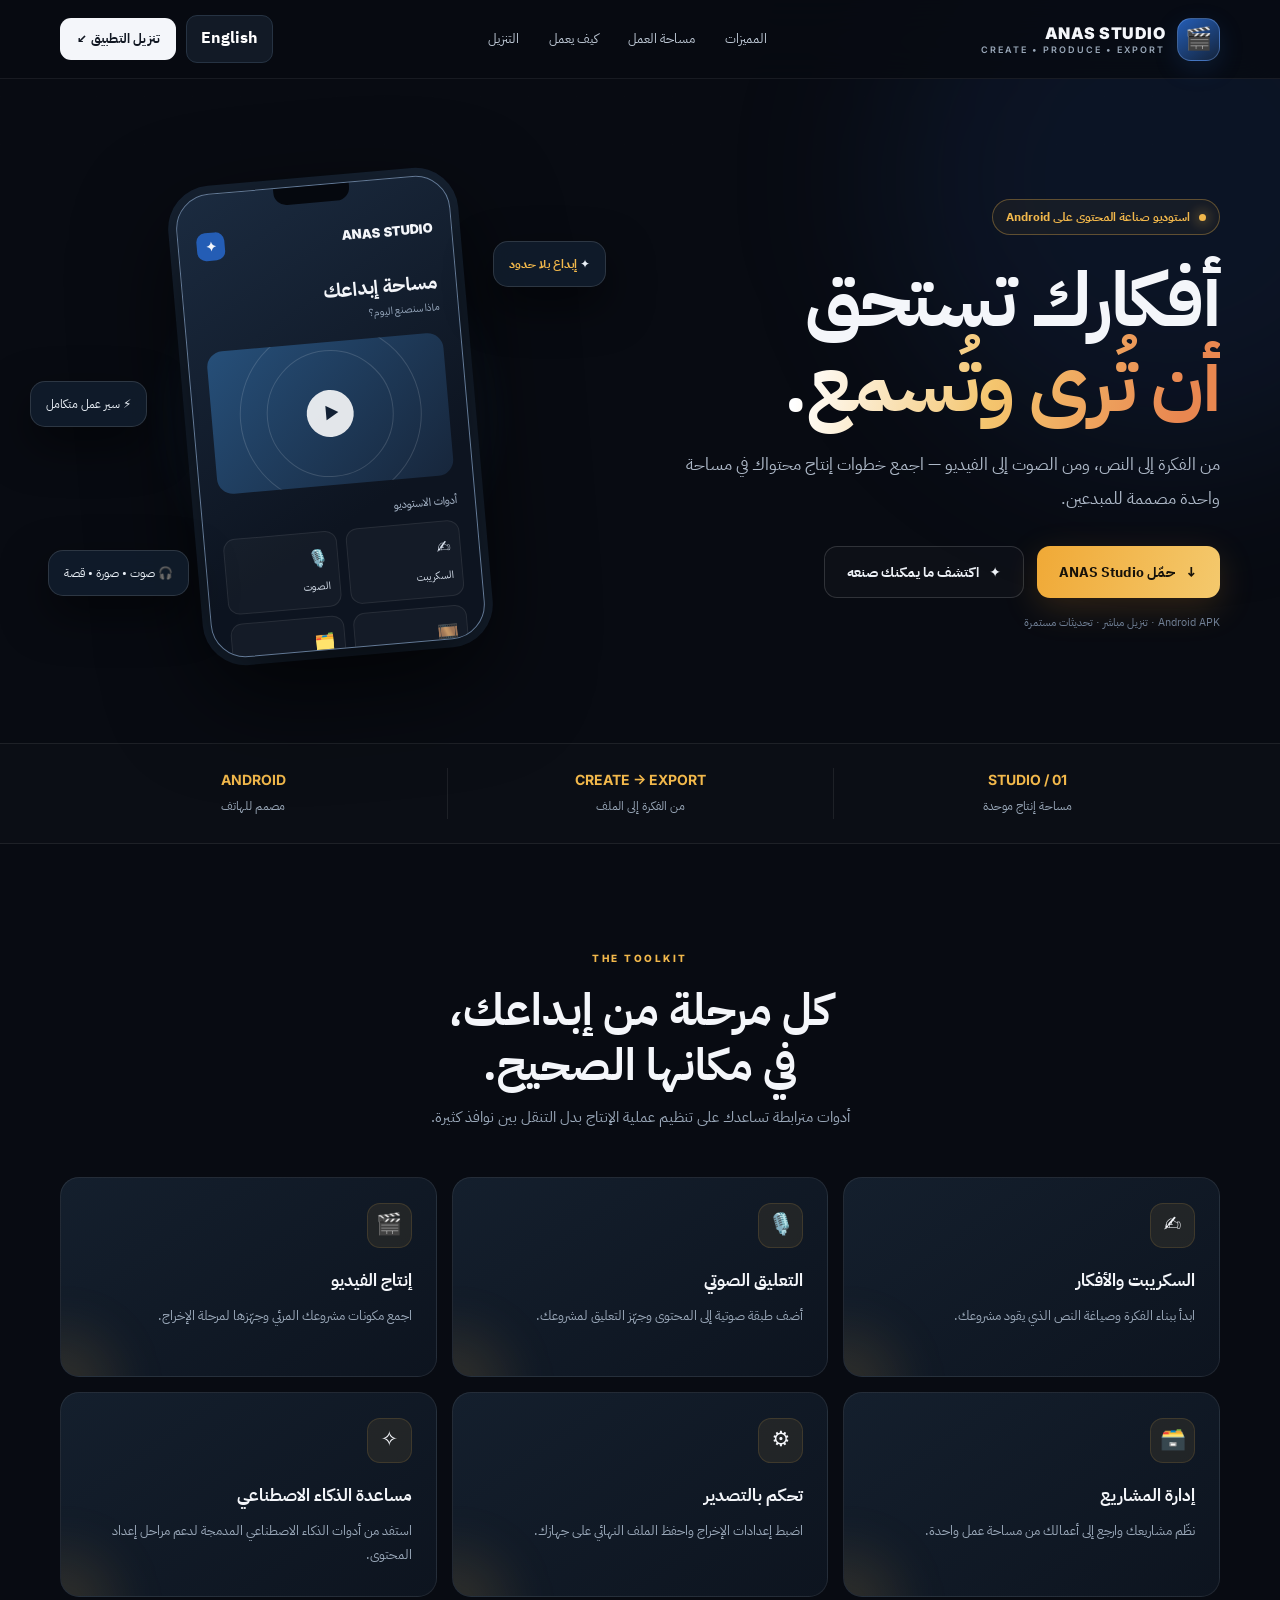
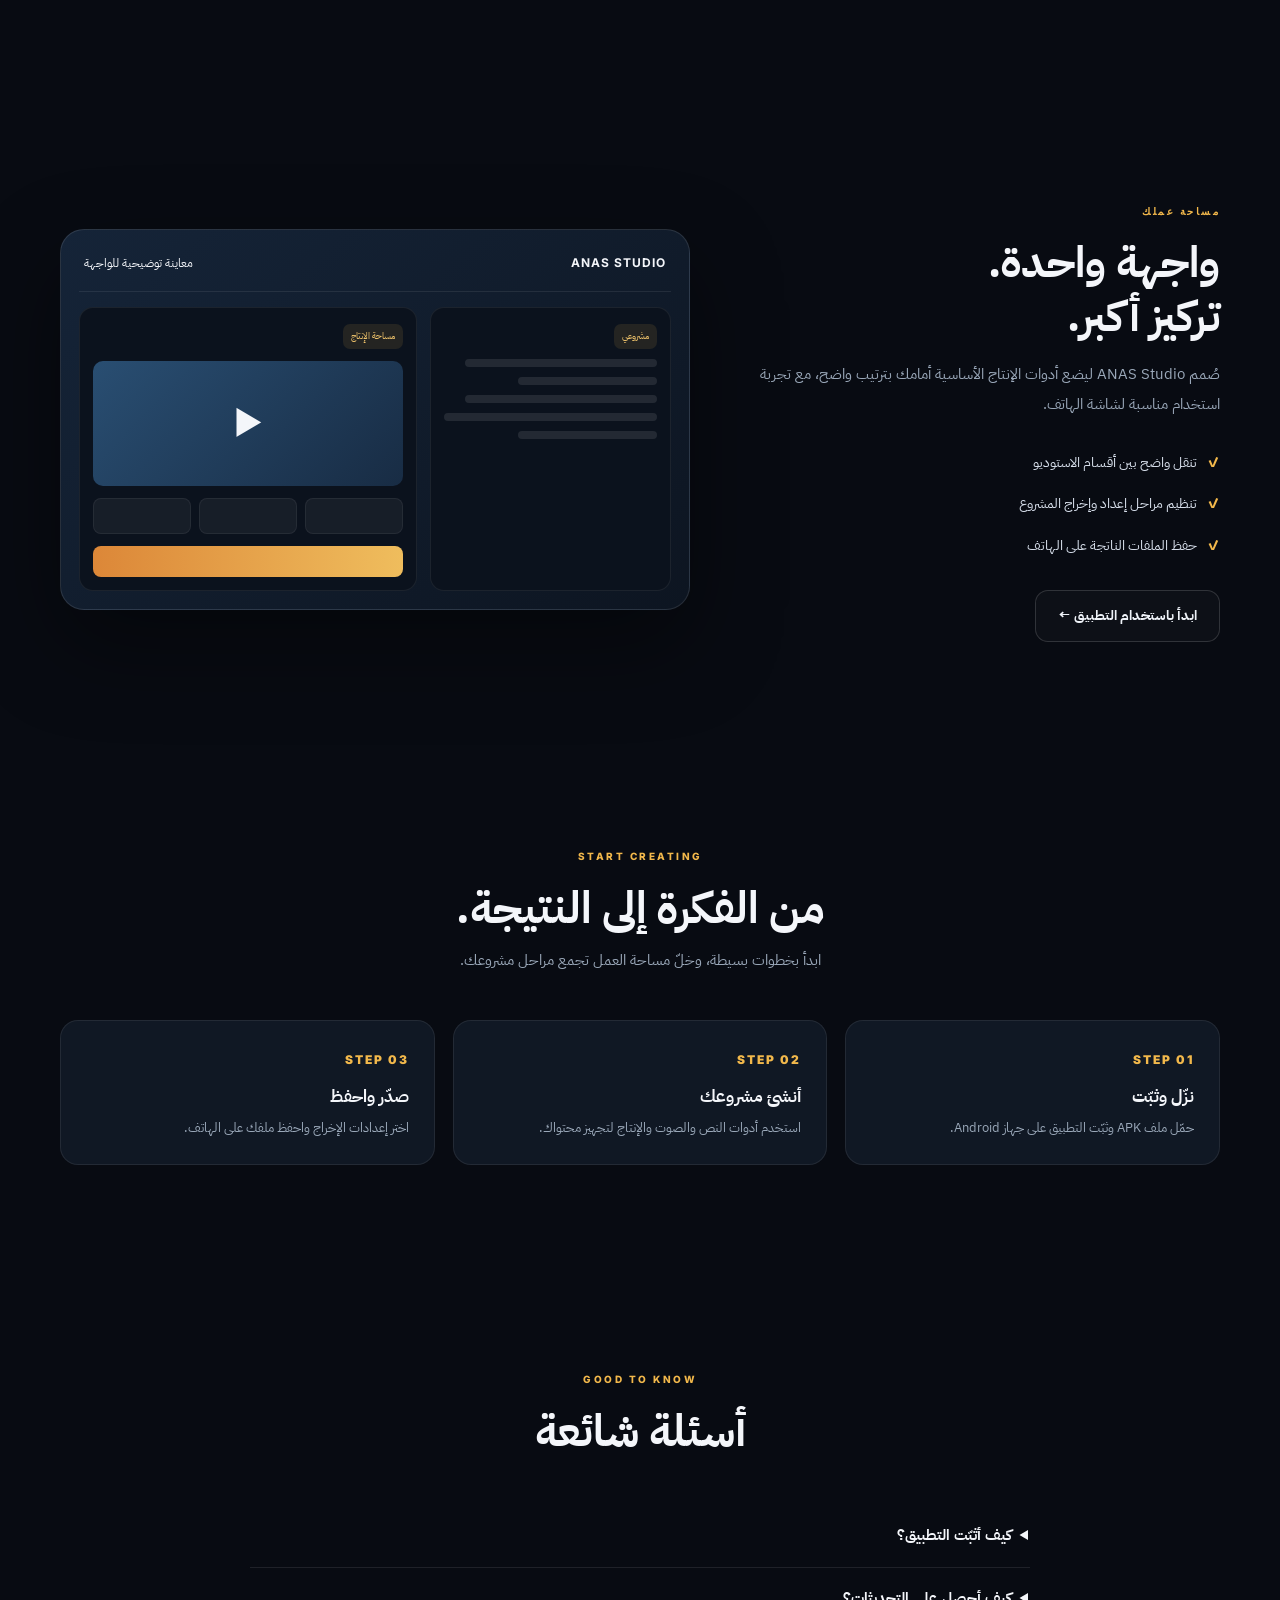
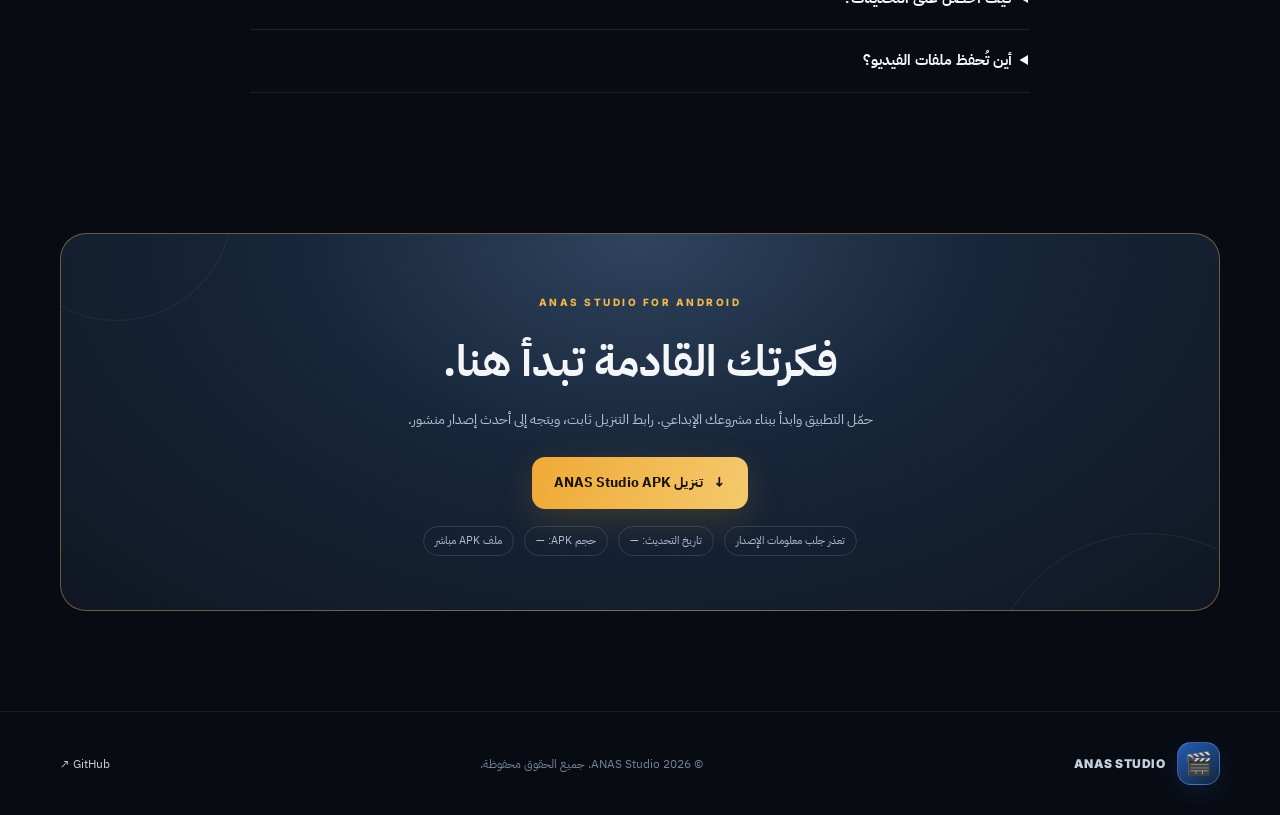
==== docs/index.html @ d8b2c74b "Show release build number accurately" ====
<!doctype html>
<html lang="ar" dir="rtl">
<head>
<meta charset="utf-8"><meta name="viewport" content="width=device-width,initial-scale=1">
<meta name="theme-color" content="#080b12">
<meta name="description" content="ANAS Studio — مساحة إبداعية لصناعة الفيديو والصوت والسكريبت على Android.">
<title>ANAS Studio — Create Beyond Limits</title>
<link rel="preconnect" href="https://fonts.googleapis.com"><link rel="preconnect" href="https://fonts.gstatic.com" crossorigin>
<link href="https://fonts.googleapis.com/css2?family=IBM+Plex+Sans+Arabic:wght@400;500;600;700&family=Inter:wght@400;500;600;700;800;900&display=swap" rel="stylesheet">
<style>
:root{--bg:#080b12;--surface:#101722;--surface2:#151f2d;--line:#263343;--text:#f4f6fa;--muted:#9aa8b9;--gold:#f2b84b;--orange:#f07838;--cyan:#65c8d8;--radius:22px}
*{box-sizing:border-box}html{scroll-behavior:smooth;scroll-padding-top:90px}body{margin:0;background:var(--bg);color:var(--text);font-family:"IBM Plex Sans Arabic",Inter,system-ui,sans-serif;line-height:1.7;overflow-x:hidden}body:before{content:"";position:fixed;inset:0;pointer-events:none;opacity:.16;background-image:linear-gradient(#ffffff08 1px,transparent 1px),linear-gradient(90deg,#ffffff08 1px,transparent 1px);background-size:48px 48px;mask-image:linear-gradient(to bottom,black,transparent 78%);z-index:-1}a{color:inherit;text-decoration:none}button{font:inherit}.container{width:min(1160px,calc(100% - 44px));margin:auto}
.header{position:sticky;top:0;z-index:20;background:#080b12d9;border-bottom:1px solid #ffffff12;backdrop-filter:blur(18px)}.nav{height:78px;display:flex;align-items:center;justify-content:space-between;gap:20px}.brand{display:flex;align-items:center;gap:12px;font-family:Inter,"IBM Plex Sans Arabic",sans-serif;font-weight:900;letter-spacing:.5px}.brand-icon{width:43px;height:43px;border-radius:14px;display:grid;place-items:center;background:linear-gradient(145deg,#245db5,#14243c);border:1px solid #79a9ef66;box-shadow:0 8px 25px #2258a633;font-size:22px}.brand small{display:block;font-family:inherit;font-size:9px;letter-spacing:2px;color:var(--muted);font-weight:600;margin-top:-5px}.navlinks{display:flex;gap:30px;color:#bdc7d4;font-size:13px}.navlinks a:hover{color:var(--gold)}.navright{display:flex;align-items:center;gap:10px}.lang{border:1px solid var(--line);background:#121a26;color:white;border-radius:11px;padding:9px 14px;cursor:pointer;font-weight:700}.nav-download{background:var(--text);color:#111722;border-radius:11px;padding:10px 16px;font-size:13px;font-weight:800}
.hero{position:relative;padding:92px 0 82px;display:grid;grid-template-columns:1.02fr .98fr;align-items:center;gap:56px;min-height:650px}.hero:after{content:"";position:absolute;width:560px;height:560px;right:-230px;top:-180px;background:#2857a522;filter:blur(80px);border-radius:50%;pointer-events:none}.hero-copy{position:relative;z-index:2}.eyebrow{display:inline-flex;align-items:center;gap:9px;border:1px solid #f2b84b55;background:#f2b84b0c;color:var(--gold);border-radius:99px;padding:7px 13px;font-size:12px;font-weight:700}.pulse{width:7px;height:7px;border-radius:50%;background:var(--gold);box-shadow:0 0 13px var(--gold)}h1{font-size:clamp(42px,6.3vw,76px);line-height:1.12;letter-spacing:-2px;margin:24px 0 19px;font-weight:800}.shine{background:linear-gradient(100deg,#fff 5%,#f4c56e 48%,#e98750 90%);-webkit-background-clip:text;background-clip:text;color:transparent}.hero-desc{max-width:560px;color:#aeb9c8;font-size:17px;line-height:2;margin:0 0 30px}.hero-buttons{display:flex;gap:13px;flex-wrap:wrap}.btn-primary,.btn-ghost{min-height:52px;padding:13px 22px;border-radius:13px;display:inline-flex;align-items:center;justify-content:center;gap:10px;font-size:14px;font-weight:800;transition:.2s}.btn-primary{color:#17120a;background:linear-gradient(105deg,#f0a936,#f4c96d);box-shadow:0 10px 35px #d88a2633}.btn-primary:hover{transform:translateY(-3px);box-shadow:0 14px 38px #d88a2655}.btn-ghost{border:1px solid #ffffff25;background:#ffffff06;color:#eef2f8}.btn-ghost:hover{border-color:#f2b84b88}.fineprint{font-size:11px;color:#718096;margin-top:16px}.hero-art{height:490px;position:relative;display:grid;place-items:center;z-index:1}.halo{position:absolute;width:390px;height:390px;border-radius:50%;background:radial-gradient(circle,#3477bb44,transparent 68%);filter:blur(5px)}.device{position:relative;width:275px;height:465px;border:1px solid #647b98;border-radius:35px;background:linear-gradient(150deg,#1b2b40,#0d1420 68%);padding:18px;box-shadow:0 35px 100px #000b,0 0 0 8px #172333;transform:rotate(-5deg);overflow:hidden}.device:before{content:"";position:absolute;width:76px;height:17px;background:#05080e;border-radius:0 0 13px 13px;top:0;left:50%;transform:translateX(-50%)}.app-top{display:flex;justify-content:space-between;align-items:center;margin-top:20px;font-family:Inter,sans-serif;font-size:13px;font-weight:900}.app-avatar{width:28px;height:28px;border-radius:9px;background:#245db5;display:grid;place-items:center}.app-welcome{font-size:19px;font-weight:800;margin-top:25px}.app-sub{font-size:10px;color:#9aabc0}.app-preview{height:143px;border-radius:16px;margin-top:17px;background:linear-gradient(135deg,#264f79,#17263b);position:relative;overflow:hidden;display:grid;place-items:center}.app-preview:before,.app-preview:after{content:"";position:absolute;width:180px;height:180px;border:1px solid #ffffff24;border-radius:50%}.app-preview:after{width:125px;height:125px}.play{width:47px;height:47px;border-radius:50%;background:#ffffffdf;color:#122034;display:grid;place-items:center;z-index:1;padding-left:3px}.app-label{font-size:11px;color:#aebdd0;margin-top:17px}.app-tools{display:grid;grid-template-columns:1fr 1fr;gap:9px;margin-top:9px}.tool{border:1px solid #ffffff15;border-radius:12px;background:#ffffff08;padding:12px 9px;font-size:10px;color:#dce5f1}.tool b{display:block;font-size:17px;margin-bottom:4px}.app-export{margin-top:14px;border-radius:10px;background:linear-gradient(90deg,#e98735,#f3bd59);color:#17120a;text-align:center;padding:10px;font-size:11px;font-weight:900}.float-card{position:absolute;z-index:3;border:1px solid #ffffff20;border-radius:15px;background:#111c2beF;box-shadow:0 18px 45px #0008;padding:12px 15px;font-size:12px;color:#eaf0f7;backdrop-filter:blur(12px)}.float-card strong{color:var(--gold)}.float-a{top:70px;right:-5px}.float-b{bottom:65px;left:-12px}.float-c{top:210px;left:-30px}.stats{border-block:1px solid #ffffff13;background:#ffffff04}.statrow{display:grid;grid-template-columns:repeat(3,1fr);padding:24px 0}.stat{text-align:center;border-left:1px solid #ffffff14}.stat:last-child{border:0}.stat strong{font-family:Inter,sans-serif;font-size:14px;color:var(--gold);display:block}.stat span{font-size:12px;color:var(--muted)}
.section{padding:100px 0}.section-head{text-align:center;max-width:690px;margin:0 auto 46px}.overline{font-family:Inter,sans-serif;font-size:10px;letter-spacing:2.5px;color:var(--gold);font-weight:800}.section-head h2{font-size:clamp(29px,4vw,44px);line-height:1.25;margin:12px 0}.section-head p{color:var(--muted);font-size:15px;margin:0}.features{display:grid;grid-template-columns:repeat(3,1fr);gap:15px}.feature{position:relative;overflow:hidden;padding:25px 24px 28px;border:1px solid #ffffff15;border-radius:19px;background:linear-gradient(145deg,#141f2d,#0d141f);min-height:200px;transition:.22s}.feature:hover{transform:translateY(-5px);border-color:#dba94d66;background:linear-gradient(145deg,#1a2a3d,#101824)}.feature:after{content:"";position:absolute;width:110px;height:110px;left:-55px;bottom:-65px;border-radius:50%;background:#e7ad4820;filter:blur(25px)}.feature-icon{width:45px;height:45px;border-radius:13px;display:grid;place-items:center;background:#eab34b15;border:1px solid #eab34b25;font-size:21px;margin-bottom:19px}.feature h3{font-size:17px;margin:0 0 8px}.feature p{font-size:13px;color:#9ba9ba;line-height:1.9;margin:0}.workflow{display:grid;grid-template-columns:repeat(3,1fr);gap:18px;counter-reset:steps}.work{padding:25px;border-radius:18px;background:#101824;border:1px solid #ffffff14}.work-num{font-family:Inter,sans-serif;color:var(--gold);font-weight:900;font-size:12px;letter-spacing:2px}.work h3{font-size:17px;margin:10px 0 5px}.work p{font-size:13px;color:var(--muted);margin:0}.showcase{display:grid;grid-template-columns:.85fr 1.15fr;align-items:center;gap:65px}.showcase-copy h2{font-size:clamp(30px,4vw,43px);line-height:1.25;margin:12px 0}.showcase-copy p{color:var(--muted);font-size:15px;line-height:2}.showcase-list{list-style:none;padding:0;margin:23px 0}.showcase-list li{padding:9px 0;color:#d6deea;font-size:14px}.showcase-list li:before{content:"✓";color:var(--gold);font-weight:900;margin-inline-end:10px}.workspace{border:1px solid #ffffff1c;border-radius:24px;background:linear-gradient(140deg,#152438,#0d1521);padding:18px;box-shadow:0 35px 90px #0006}.workspace-head{display:flex;justify-content:space-between;align-items:center;padding:5px 5px 17px;border-bottom:1px solid #ffffff14;font-size:12px}.workspace-head b{font-family:Inter,sans-serif;letter-spacing:1px}.workspace-body{display:grid;grid-template-columns:1fr 1.4fr;gap:13px;padding-top:15px}.side-ui,.main-ui{background:#0b121d;border:1px solid #ffffff12;border-radius:14px;padding:13px}.ui-line{height:8px;background:#ffffff19;border-radius:8px;margin:10px 0}.ui-line.wide{width:90%}.ui-line.mid{width:65%}.ui-chip{display:inline-block;background:#eab34b1c;color:#efc36b;border-radius:7px;padding:5px 8px;font-size:9px}.ui-screen{height:125px;border-radius:10px;background:linear-gradient(135deg,#294e72,#182c44);display:grid;place-items:center;font-size:32px;margin:12px 0}.ui-row{display:flex;gap:8px}.ui-block{height:36px;flex:1;border-radius:8px;background:#ffffff0d;border:1px solid #ffffff10}.ui-action{height:31px;border-radius:8px;background:linear-gradient(90deg,#dc8738,#efbd5d);margin-top:12px}
.download-section{padding:40px 0 100px}.download-panel{position:relative;overflow:hidden;border:1px solid #d6a44b77;border-radius:26px;padding:54px 35px;text-align:center;background:radial-gradient(ellipse at 50% 0,#30445e 0,#17263a 42%,#101722 100%)}.download-panel:before,.download-panel:after{content:"";position:absolute;width:230px;height:230px;border:1px solid #ffffff10;border-radius:50%;top:-145px;left:-60px}.download-panel:after{width:320px;height:320px;top:auto;left:auto;bottom:-245px;right:-90px}.download-panel>*{position:relative;z-index:1}.download-panel h2{font-size:clamp(29px,4vw,43px);margin:10px 0}.download-panel p{color:#b6c3d3;max-width:620px;margin:0 auto 25px;font-size:14px}.download-meta{display:flex;justify-content:center;gap:10px;flex-wrap:wrap;margin-top:17px}.download-meta span{border:1px solid #ffffff20;border-radius:99px;padding:5px 11px;color:#aebbd0;font-size:11px}
.faq{max-width:780px;margin:auto}.faq details{border-bottom:1px solid #ffffff18;padding:18px 2px}.faq summary{cursor:pointer;font-weight:700;font-size:15px}.faq details p{color:var(--muted);font-size:13px;line-height:1.9;margin:12px 0 0}
.footer{border-top:1px solid #ffffff14;padding:30px 0;color:#758397;font-size:12px}.footer-inner{display:flex;justify-content:space-between;align-items:center;gap:20px}.footer a{color:#c6d0dd}
@media(max-width:850px){.navlinks{display:none}.hero{grid-template-columns:1fr;text-align:center;padding:65px 0 45px;gap:25px}.hero-desc{margin-inline:auto}.hero-buttons{justify-content:center}.hero-art{height:465px}.features{grid-template-columns:repeat(2,1fr)}.showcase{grid-template-columns:1fr;gap:30px}.showcase-copy{text-align:center}.showcase-list{display:inline-block;text-align:start}.workspace{max-width:600px;width:100%;margin:auto}}
@media(max-width:560px){.container{width:calc(100% - 30px)}.nav{height:68px}.brand-icon{width:38px;height:38px}.nav-download{display:none}.hero{padding-top:53px}.hero h1{font-size:43px;letter-spacing:-1px}.hero-desc{font-size:15px}.hero-art{height:410px;transform:scale(.92)}.device{transform:scale(.88) rotate(-5deg)}.float-a{right:-6px;top:28px}.float-b{left:-8px;bottom:20px}.float-c{left:-10px;top:180px}.statrow{padding:18px 0}.stat strong{font-size:12px}.stat span{font-size:10px}.section{padding:72px 0}.features,.workflow{grid-template-columns:1fr}.feature{min-height:0}.workspace-body{grid-template-columns:.8fr 1.2fr}.download-panel{padding:39px 18px}.download-panel .btn-primary{width:100%}.footer-inner{flex-direction:column;text-align:center}}
.release-notes{max-width:720px;margin:24px auto 0;padding:18px 20px;text-align:start;border:1px solid #ffffff20;border-radius:16px;background:#080b124d}.release-notes h3{font-size:15px;margin:0 0 8px;color:#f2c46f}.release-notes p{white-space:pre-wrap;overflow-wrap:anywhere;color:#c3cedb;font-size:13px;margin:0 0 10px}.release-notes a{font-size:12px;color:var(--cyan);text-decoration:underline}
</style>
</head>
<body>
<header class="header"><div class="container nav">
<a class="brand" href="#"><span class="brand-icon">🎬</span><span>ANAS STUDIO<small>CREATE • PRODUCE • EXPORT</small></span></a>
<nav class="navlinks"><a href="#features" data-ar="المميزات" data-en="Features">المميزات</a><a href="#studio" data-ar="مساحة العمل" data-en="Workspace">مساحة العمل</a><a href="#how" data-ar="كيف يعمل" data-en="How it works">كيف يعمل</a><a href="#download" data-ar="التنزيل" data-en="Download">التنزيل</a></nav>
<div class="navright"><button class="lang" id="langBtn">English</button><a class="nav-download" href="https://github.com/Featuredapps/ANAS-Studio-Android/releases/latest/download/app-debug.apk" data-ar="تنزيل التطبيق ↙" data-en="Get the app ↙">تنزيل التطبيق ↙</a></div>
</div></header>
<main>
<section class="container hero">
<div class="hero-copy">
<span class="eyebrow"><i class="pulse"></i><span data-ar="استوديو صناعة المحتوى على Android" data-en="A creative production studio for Android">استوديو صناعة المحتوى على Android</span></span>
<h1 data-ar="أفكارك تستحق<br><span class='shine'>أن تُرى وتُسمع.</span>" data-en="Your ideas deserve<br><span class='shine'>to be seen & heard.</span>">أفكارك تستحق<br><span class="shine">أن تُرى وتُسمع.</span></h1>
<p class="hero-desc" data-ar="من الفكرة إلى النص، ومن الصوت إلى الفيديو — اجمع خطوات إنتاج محتواك في مساحة واحدة مصممة للمبدعين." data-en="From the first idea to the script, from voice to video — bring your creative workflow together in one studio built for makers.">من الفكرة إلى النص، ومن الصوت إلى الفيديو — اجمع خطوات إنتاج محتواك في مساحة واحدة مصممة للمبدعين.</p>
<div class="hero-buttons"><a class="btn-primary" href="https://github.com/Featuredapps/ANAS-Studio-Android/releases/latest/download/app-debug.apk"><span>↓</span><span data-ar="حمّل ANAS Studio" data-en="Download ANAS Studio">حمّل ANAS Studio</span></a><a class="btn-ghost" href="#features"><span>✦</span><span data-ar="اكتشف ما يمكنك صنعه" data-en="Explore what you can create">اكتشف ما يمكنك صنعه</span></a></div>
<div class="fineprint" data-ar="Android APK · تنزيل مباشر · تحديثات مستمرة" data-en="Android APK · Direct download · Ongoing updates">Android APK · تنزيل مباشر · تحديثات مستمرة</div>
</div>
<div class="hero-art"><div class="halo"></div><div class="device">
<div class="app-top"><span>ANAS STUDIO</span><span class="app-avatar">✦</span></div><div class="app-welcome" data-ar="مساحة إبداعك" data-en="Your creative space">مساحة إبداعك</div><div class="app-sub" data-ar="ماذا سنصنع اليوم؟" data-en="What will we create today?">ماذا سنصنع اليوم؟</div>
<div class="app-preview"><div class="play">▶</div></div><div class="app-label" data-ar="أدوات الاستوديو" data-en="STUDIO TOOLS">أدوات الاستوديو</div>
<div class="app-tools"><div class="tool"><b>✍️</b><span data-ar="السكريبت" data-en="Script">السكريبت</span></div><div class="tool"><b>🎙️</b><span data-ar="الصوت" data-en="Voice">الصوت</span></div><div class="tool"><b>🎞️</b><span data-ar="الإخراج" data-en="Production">الإخراج</span></div><div class="tool"><b>🗂️</b><span data-ar="المشاريع" data-en="Projects">المشاريع</span></div></div><div class="app-export" data-ar="تصدير المشروع ↗" data-en="EXPORT PROJECT ↗">تصدير المشروع ↗</div>
</div><div class="float-card float-a">✦ <strong data-ar="إبداع بلا حدود" data-en="Create without limits">إبداع بلا حدود</strong></div><div class="float-card float-b">🎧 <span data-ar="صوت • صورة • قصة" data-en="Voice • Visual • Story">صوت • صورة • قصة</span></div><div class="float-card float-c">⚡ <span data-ar="سير عمل متكامل" data-en="One creative workflow">سير عمل متكامل</span></div></div>
</section>
<div class="stats"><div class="container statrow"><div class="stat"><strong>01 / STUDIO</strong><span data-ar="مساحة إنتاج موحدة" data-en="One production space">مساحة إنتاج موحدة</span></div><div class="stat"><strong>CREATE → EXPORT</strong><span data-ar="من الفكرة إلى الملف" data-en="From idea to output">من الفكرة إلى الملف</span></div><div class="stat"><strong>ANDROID</strong><span data-ar="مصمم للهاتف" data-en="Built for mobile">مصمم للهاتف</span></div></div></div>
<section class="section" id="features"><div class="container"><div class="section-head"><span class="overline">THE TOOLKIT</span><h2 data-ar="كل مرحلة من إبداعك،<br>في مكانها الصحيح." data-en="Every part of your creative process,<br>right where it belongs.">كل مرحلة من إبداعك،<br>في مكانها الصحيح.</h2><p data-ar="أدوات مترابطة تساعدك على تنظيم عملية الإنتاج بدل التنقل بين نوافذ كثيرة." data-en="A connected set of tools to organize your production flow without juggling endless windows.">أدوات مترابطة تساعدك على تنظيم عملية الإنتاج بدل التنقل بين نوافذ كثيرة.</p></div>
<div class="features">
<article class="feature"><div class="feature-icon">✍️</div><h3 data-ar="السكريبت والأفكار" data-en="Scripts & ideas">السكريبت والأفكار</h3><p data-ar="ابدأ ببناء الفكرة وصياغة النص الذي يقود مشروعك." data-en="Shape the concept and write the script that drives your project.">ابدأ ببناء الفكرة وصياغة النص الذي يقود مشروعك.</p></article>
<article class="feature"><div class="feature-icon">🎙️</div><h3 data-ar="التعليق الصوتي" data-en="Voice & narration">التعليق الصوتي</h3><p data-ar="أضف طبقة صوتية إلى المحتوى وجهّز التعليق لمشروعك." data-en="Bring another layer to your content with voice and narration tools.">أضف طبقة صوتية إلى المحتوى وجهّز التعليق لمشروعك.</p></article>
<article class="feature"><div class="feature-icon">🎬</div><h3 data-ar="إنتاج الفيديو" data-en="Video production">إنتاج الفيديو</h3><p data-ar="اجمع مكونات مشروعك المرئي وجهّزها لمرحلة الإخراج." data-en="Bring your visual assets together and prepare them for production.">اجمع مكونات مشروعك المرئي وجهّزها لمرحلة الإخراج.</p></article>
<article class="feature"><div class="feature-icon">🗃️</div><h3 data-ar="إدارة المشاريع" data-en="Project library">إدارة المشاريع</h3><p data-ar="نظّم مشاريعك وارجع إلى أعمالك من مساحة عمل واحدة." data-en="Keep your work organized and return to projects from one workspace.">نظّم مشاريعك وارجع إلى أعمالك من مساحة عمل واحدة.</p></article>
<article class="feature"><div class="feature-icon">⚙️</div><h3 data-ar="تحكم بالتصدير" data-en="Export control">تحكم بالتصدير</h3><p data-ar="اضبط إعدادات الإخراج واحفظ الملف النهائي على جهازك." data-en="Adjust output settings and save the finished file to your device.">اضبط إعدادات الإخراج واحفظ الملف النهائي على جهازك.</p></article>
<article class="feature"><div class="feature-icon">✧</div><h3 data-ar="مساعدة الذكاء الاصطناعي" data-en="AI-assisted workflow">مساعدة الذكاء الاصطناعي</h3><p data-ar="استفد من أدوات الذكاء الاصطناعي المدمجة لدعم مراحل إعداد المحتوى." data-en="Use integrated AI tools to support your content creation workflow.">استفد من أدوات الذكاء الاصطناعي المدمجة لدعم مراحل إعداد المحتوى.</p></article>
</div></div></section>
<section class="section" id="studio"><div class="container showcase">
<div class="showcase-copy"><span class="overline" data-ar="مساحة عملك" data-en="YOUR WORKSPACE">مساحة عملك</span><h2 data-ar="واجهة واحدة.<br>تركيز أكبر." data-en="One workspace.<br>More focus.">واجهة واحدة.<br>تركيز أكبر.</h2><p data-ar="صُمم ANAS Studio ليضع أدوات الإنتاج الأساسية أمامك بترتيب واضح، مع تجربة استخدام مناسبة لشاشة الهاتف." data-en="ANAS Studio puts essential production tools in a clear layout, with an experience designed around your phone screen.">صُمم ANAS Studio ليضع أدوات الإنتاج الأساسية أمامك بترتيب واضح، مع تجربة استخدام مناسبة لشاشة الهاتف.</p>
<ul class="showcase-list"><li data-ar="تنقل واضح بين أقسام الاستوديو" data-en="Clear navigation between studio sections">تنقل واضح بين أقسام الاستوديو</li><li data-ar="تنظيم مراحل إعداد وإخراج المشروع" data-en="An organized project preparation and export flow">تنظيم مراحل إعداد وإخراج المشروع</li><li data-ar="حفظ الملفات الناتجة على الهاتف" data-en="Save exported files to your device">حفظ الملفات الناتجة على الهاتف</li></ul><a class="btn-ghost" href="#download" data-ar="ابدأ باستخدام التطبيق ←" data-en="Get started with the app →">ابدأ باستخدام التطبيق ←</a></div>
<div class="workspace"><div class="workspace-head"><b>ANAS STUDIO</b><span data-ar="معاينة توضيحية للواجهة" data-en="INTERFACE PREVIEW">معاينة توضيحية للواجهة</span></div><div class="workspace-body"><div class="side-ui"><span class="ui-chip" data-ar="مشروعي" data-en="MY PROJECT">مشروعي</span><div class="ui-line wide"></div><div class="ui-line mid"></div><div class="ui-line wide"></div><div class="ui-line"></div><div class="ui-line mid"></div></div><div class="main-ui"><span class="ui-chip" data-ar="مساحة الإنتاج" data-en="PRODUCTION">مساحة الإنتاج</span><div class="ui-screen">▶</div><div class="ui-row"><div class="ui-block"></div><div class="ui-block"></div><div class="ui-block"></div></div><div class="ui-action"></div></div></div></div>
</div></section>
<section class="section" id="how"><div class="container"><div class="section-head"><span class="overline">START CREATING</span><h2 data-ar="من الفكرة إلى النتيجة." data-en="From first thought to final export.">من الفكرة إلى النتيجة.</h2><p data-ar="ابدأ بخطوات بسيطة، وخلّ مساحة العمل تجمع مراحل مشروعك." data-en="Start with a few simple steps and keep your workflow in one place.">ابدأ بخطوات بسيطة، وخلّ مساحة العمل تجمع مراحل مشروعك.</p></div>
<div class="workflow"><article class="work"><span class="work-num">STEP 01</span><h3 data-ar="نزّل وثبّت" data-en="Download & install">نزّل وثبّت</h3><p data-ar="حمّل ملف APK وثبّت التطبيق على جهاز Android." data-en="Download the APK and install it on your Android device.">حمّل ملف APK وثبّت التطبيق على جهاز Android.</p></article><article class="work"><span class="work-num">STEP 02</span><h3 data-ar="أنشئ مشروعك" data-en="Create your project">أنشئ مشروعك</h3><p data-ar="استخدم أدوات النص والصوت والإنتاج لتجهيز محتواك." data-en="Use script, voice and production tools to prepare your content.">استخدم أدوات النص والصوت والإنتاج لتجهيز محتواك.</p></article><article class="work"><span class="work-num">STEP 03</span><h3 data-ar="صدّر واحفظ" data-en="Export & save">صدّر واحفظ</h3><p data-ar="اختر إعدادات الإخراج واحفظ ملفك على الهاتف." data-en="Choose your output settings and save the result to your phone.">اختر إعدادات الإخراج واحفظ ملفك على الهاتف.</p></article></div></div></section>
<section class="section" id="faq"><div class="container"><div class="section-head"><span class="overline">GOOD TO KNOW</span><h2 data-ar="أسئلة شائعة" data-en="Frequently asked questions">أسئلة شائعة</h2></div><div class="faq">
<details><summary data-ar="كيف أثبّت التطبيق؟" data-en="How do I install the app?">كيف أثبّت التطبيق؟</summary><p data-ar="نزّل ملف APK من زر التنزيل، ثم افتحه واتبع تعليمات Android. قد يطلب الهاتف السماح بالتثبيت من المتصفح أو مدير الملفات الذي استخدمته." data-en="Download the APK, open it and follow Android's installation prompts. Your phone may ask you to allow installs from the browser or file manager you used.">نزّل ملف APK من زر التنزيل، ثم افتحه واتبع تعليمات Android. قد يطلب الهاتف السماح بالتثبيت من المتصفح أو مدير الملفات الذي استخدمته.</p></details>
<details><summary data-ar="كيف أحصل على التحديثات؟" data-en="How do I get updates?">كيف أحصل على التحديثات؟</summary><p data-ar="استخدم رابط التنزيل نفسه في هذه الصفحة. عند نشر إصدار جديد سيشير الرابط إلى أحدث ملف APK." data-en="Use the same download link on this page. Once a new release is published, the link will point to the latest APK.">استخدم رابط التنزيل نفسه في هذه الصفحة. عند نشر إصدار جديد سيشير الرابط إلى أحدث ملف APK.</p></details>
<details><summary data-ar="أين تُحفظ ملفات الفيديو؟" data-en="Where are exported videos saved?">أين تُحفظ ملفات الفيديو؟</summary><p data-ar="يعتمد مكان الحفظ على نجاح التصدير وإصدار التطبيق؛ راجع رسالة التطبيق بعد التصدير ومجلد Movies على هاتفك." data-en="The save location depends on a successful export and app version. Check the in-app export message and your phone's Movies folder.">يعتمد مكان الحفظ على نجاح التصدير وإصدار التطبيق؛ راجع رسالة التطبيق بعد التصدير ومجلد Movies على هاتفك.</p></details>
</div></div></section>
<section class="download-section" id="download"><div class="container"><div class="download-panel"><span class="overline" data-ar="ANAS STUDIO FOR ANDROID" data-en="ANAS STUDIO FOR ANDROID">ANAS STUDIO FOR ANDROID</span><h2 data-ar="فكرتك القادمة تبدأ هنا." data-en="Your next idea starts here.">فكرتك القادمة تبدأ هنا.</h2><p data-ar="حمّل التطبيق وابدأ ببناء مشروعك الإبداعي. رابط التنزيل ثابت، ويتجه إلى أحدث إصدار منشور." data-en="Download the app and start building your next creative project. This permanent link always points to the latest published release.">حمّل التطبيق وابدأ ببناء مشروعك الإبداعي. رابط التنزيل ثابت، ويتجه إلى أحدث إصدار منشور.</p><a class="btn-primary" href="https://github.com/Featuredapps/ANAS-Studio-Android/releases/latest/download/app-debug.apk">↓ <span data-ar="تنزيل ANAS Studio APK" data-en="Download ANAS Studio APK">تنزيل ANAS Studio APK</span></a><div class="download-meta" aria-live="polite"><span id="version" data-ar="رقم البناء: جارٍ التحميل" data-en="Build: loading">الإصدار: جارٍ التحميل</span><span id="release-date" data-ar="تاريخ التحديث: —" data-en="Updated: —">تاريخ التحديث: —</span><span id="apk-size" data-ar="حجم APK: —" data-en="APK size: —">حجم APK: —</span><span data-ar="ملف APK مباشر" data-en="Direct APK">ملف APK مباشر</span></div><div class="release-notes" id="release-notes" hidden><h3 data-ar="ما الجديد في هذا الإصدار؟" data-en="What's new in this release">ما الجديد في هذا الإصدار؟</h3><p id="release-body"></p><a id="release-link" href="https://github.com/Featuredapps/ANAS-Studio-Android/releases/latest" target="_blank" rel="noopener" data-ar="عرض صفحة الإصدار على GitHub ↗" data-en="View release on GitHub ↗">عرض صفحة الإصدار على GitHub ↗</a></div></div></div></section>
</main>
<footer class="footer"><div class="container footer-inner"><a class="brand" href="#"><span class="brand-icon">🎬</span><span>ANAS STUDIO</span></a><span>© <span id="year"></span> ANAS Studio. <span data-ar="جميع الحقوق محفوظة." data-en="All rights reserved.">جميع الحقوق محفوظة.</span></span><a href="https://github.com/Featuredapps/ANAS-Studio-Android">GitHub ↗</a></div></footer>
<script>
const btn=document.getElementById('langBtn');
let latestRelease=null;
function renderReleaseInfo(){
  const ar=document.documentElement.lang==='ar',d=latestRelease;
  if(!d){document.getElementById('version').textContent=ar?'الإصدار: تعذر تحميل البيانات':'Version: unavailable';return}
  const asset=(d.assets||[]).find(a=>a.name==='app-debug.apk')||(d.assets||[])[0];
  document.getElementById('version').textContent=(ar?'الإصدار: ':'Version: ')+(d.name||d.tag_name||'latest');
  const date=d.published_at?new Date(d.published_at).toLocaleDateString(ar?'ar':'en',{year:'numeric',month:'long',day:'numeric'}):'—';
  document.getElementById('release-date').textContent=(ar?'تاريخ التحديث: ':'Updated: ')+date;
  const size=asset&&Number.isFinite(asset.size)?(asset.size/1048576).toFixed(2)+' MB':'—';
  document.getElementById('apk-size').textContent=(ar?'حجم APK: ':'APK size: ')+size;
  const notes=document.getElementById('release-notes'),body=(d.body||'').trim();
  if(body){document.getElementById('release-body').textContent=body;notes.hidden=false}else{notes.hidden=true}
  document.getElementById('release-link').href=d.html_url||'https://github.com/Featuredapps/ANAS-Studio-Android/releases/latest';
}
function setLang(lang){
  document.documentElement.lang=lang;document.documentElement.dir=lang==='ar'?'rtl':'ltr';
  document.querySelectorAll('[data-ar][data-en]').forEach(el=>{el.innerHTML=el.dataset[lang]});
  btn.textContent=lang==='ar'?'English':'العربية';renderReleaseInfo();
  try{localStorage.setItem('anas-lang',lang)}catch(e){}
}
btn.addEventListener('click',()=>setLang(document.documentElement.lang==='ar'?'en':'ar'));
let saved='ar';try{saved=localStorage.getItem('anas-lang')||'ar'}catch(e){}setLang(saved);
document.getElementById('year').textContent=new Date().getFullYear();
fetch('https://api.github.com/repos/Featuredapps/ANAS-Studio-Android/releases/latest')
  .then(r=>{if(!r.ok)throw new Error('GitHub API '+r.status);return r.json()})
  .then(d=>{latestRelease=d;renderReleaseInfo()})
  .catch(()=>{document.getElementById('version').textContent=document.documentElement.lang==='ar'?'تعذر جلب معلومات الإصدار':'Could not load release information'});
</script>
</body></html>
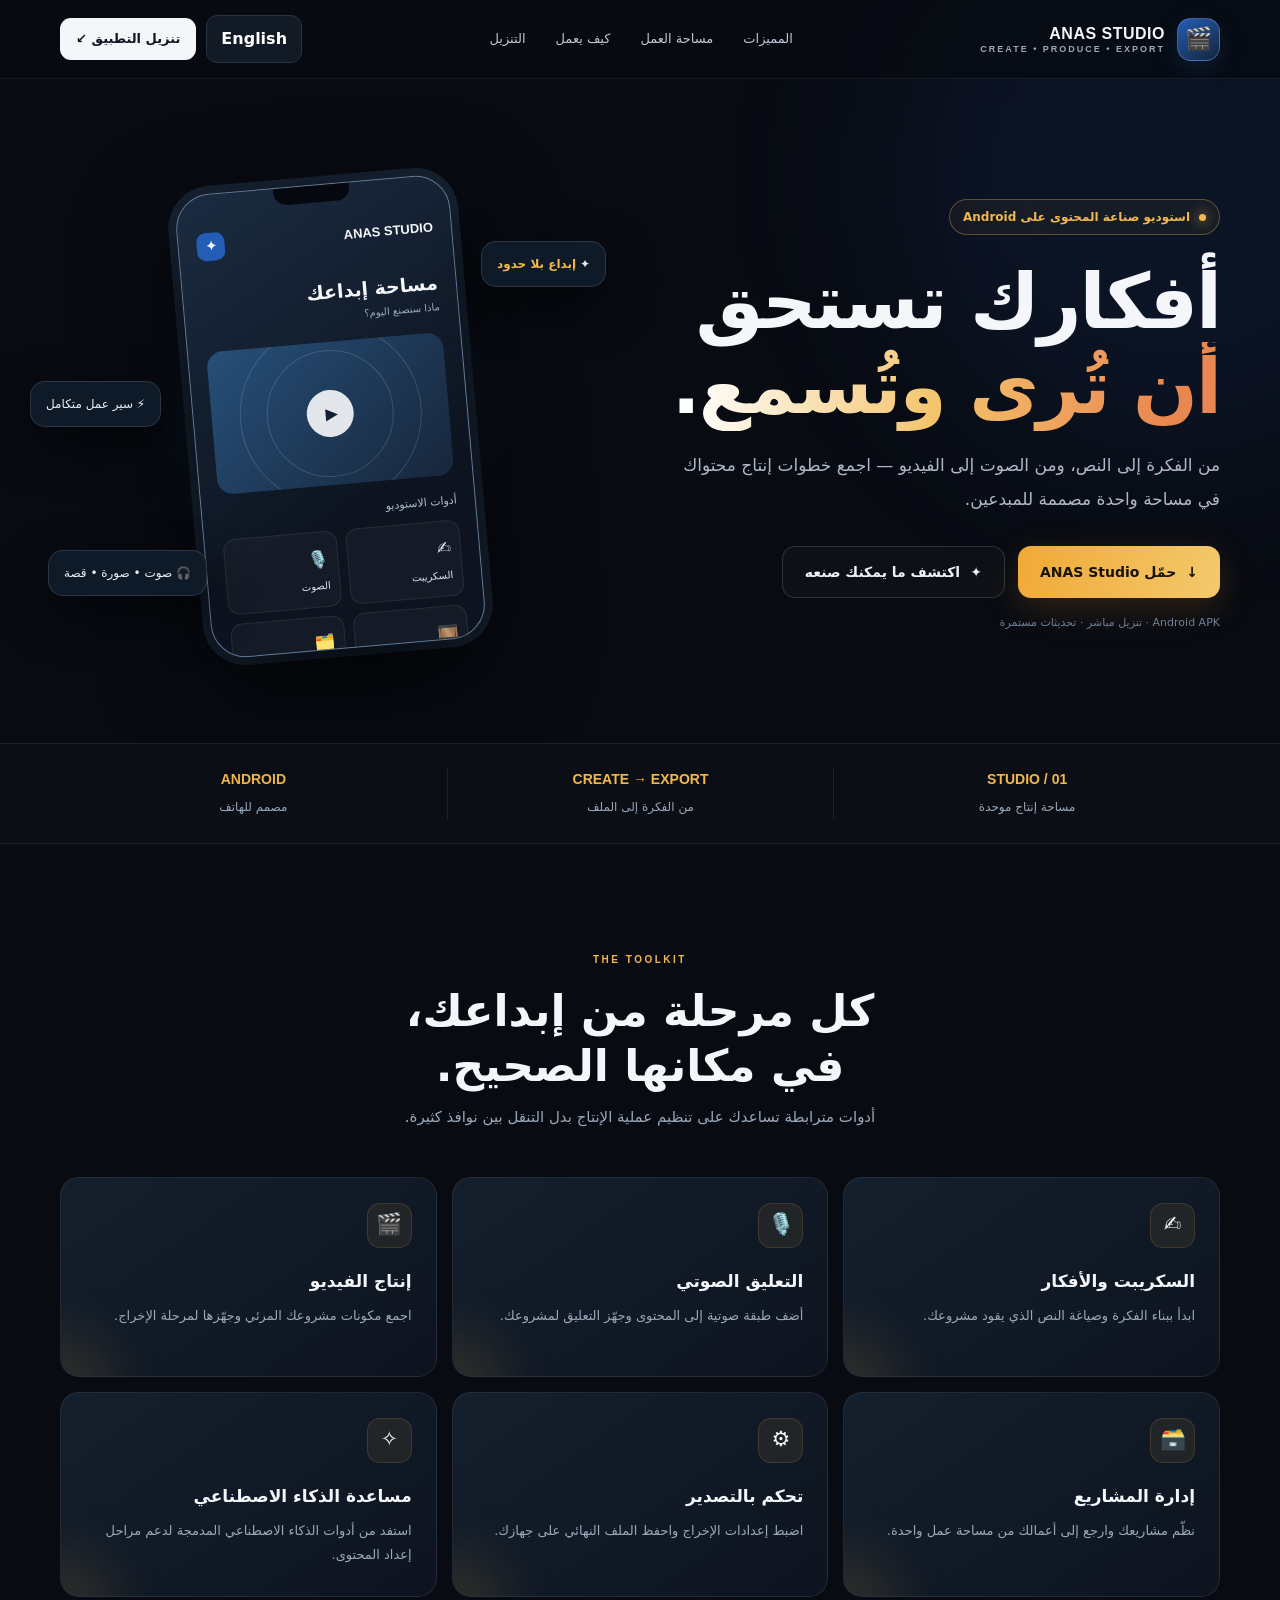
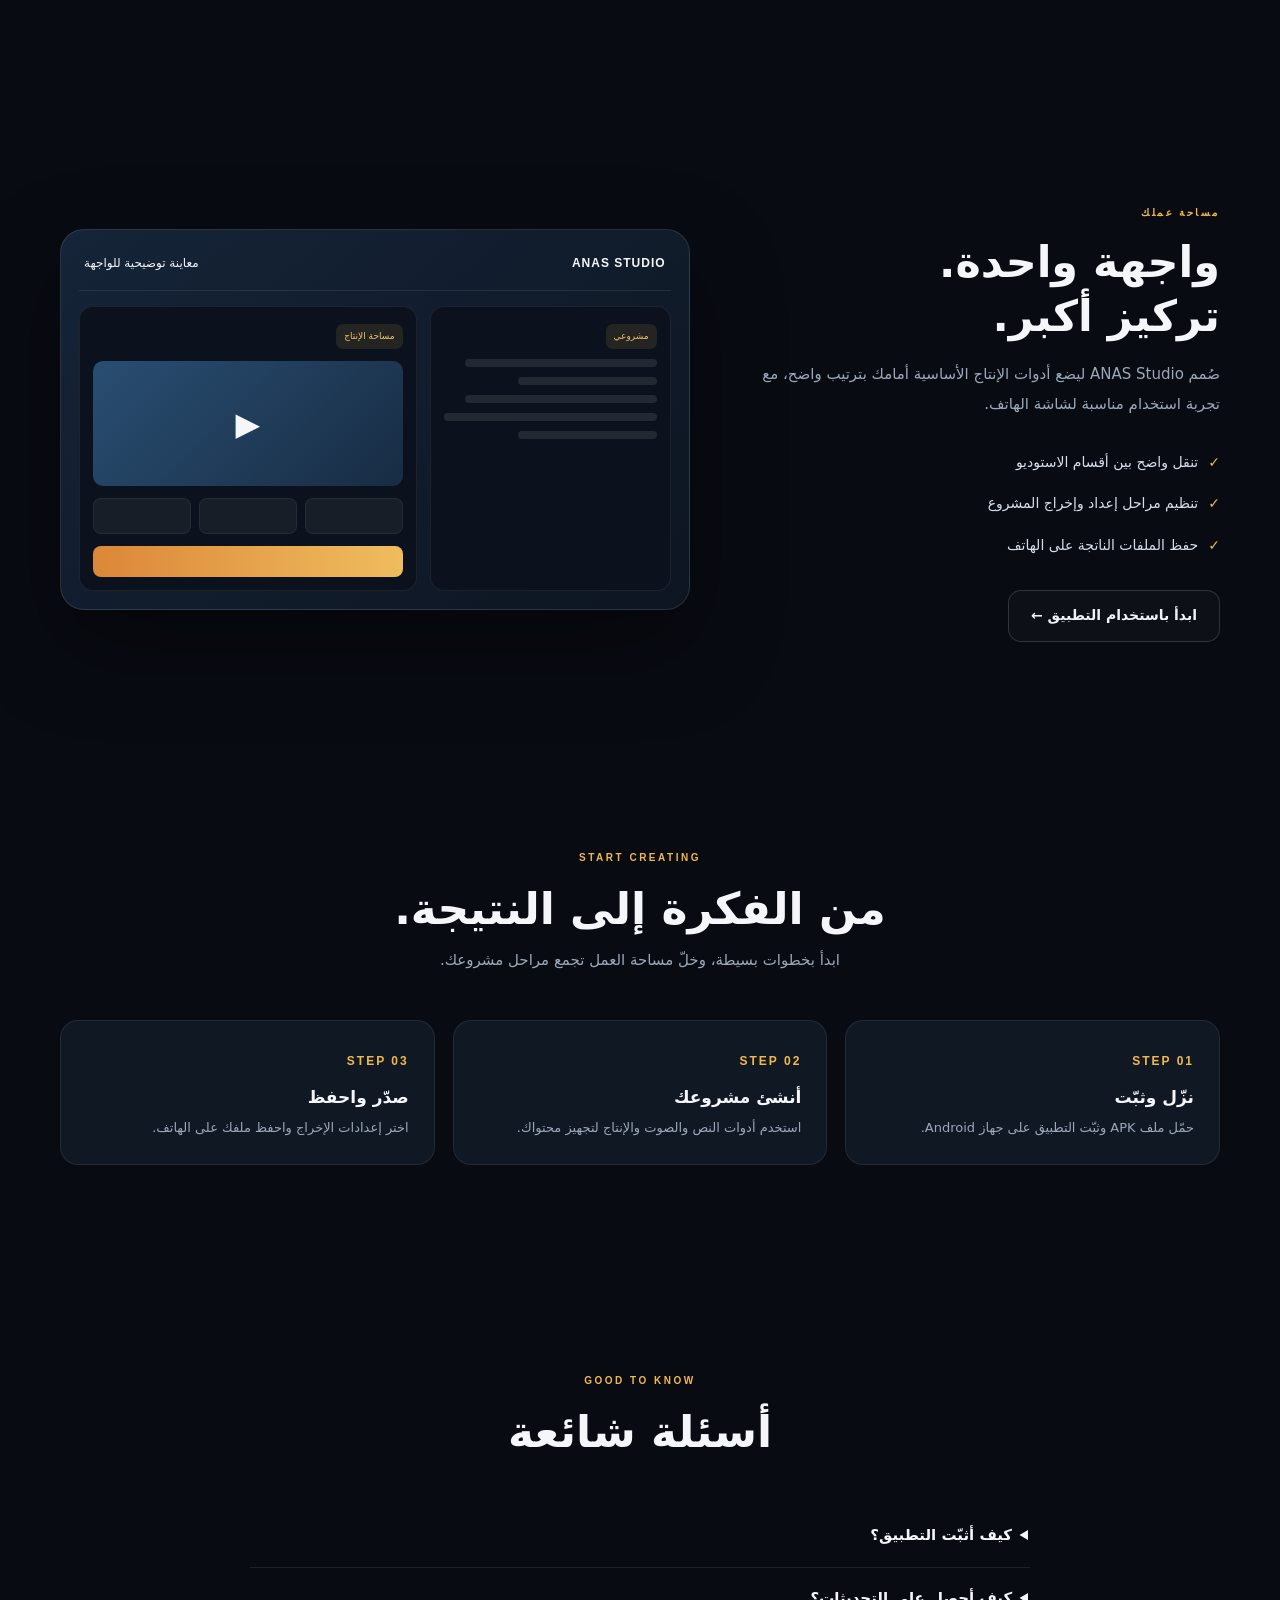
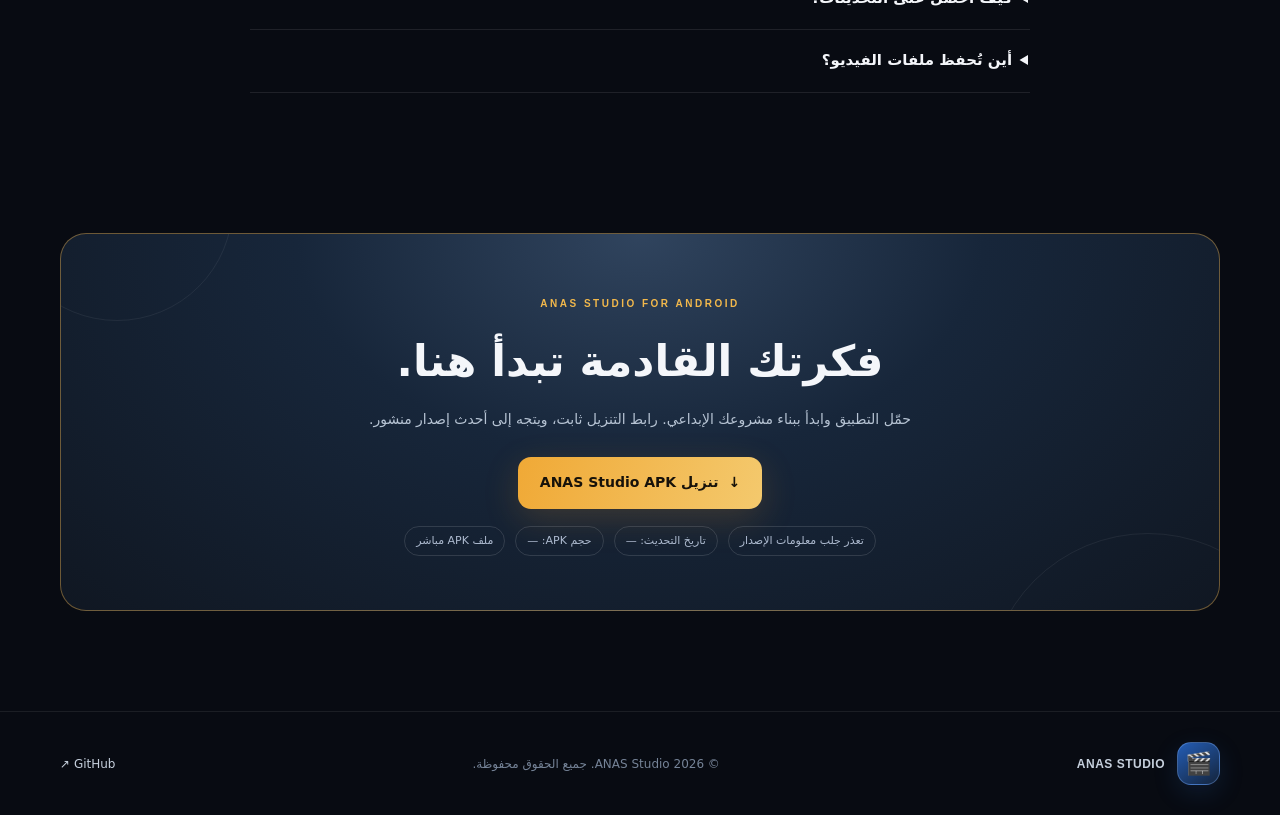
==== commit 01fed611: "Update ANAS Studio identity, SEO and security" ====
--- a/docs/index.html
+++ b/docs/index.html
@@ -3,6 +3,30 @@
 <head>
 <meta charset="utf-8"><meta name="viewport" content="width=device-width,initial-scale=1">
 <meta name="theme-color" content="#080b12">
+<meta name="author" content="anasgdxj">
+<meta name="application-name" content="ANAS Studio">
+<meta name="robots" content="index,follow,max-image-preview:large">
+<meta name="googlebot" content="index,follow">
+<meta name="keywords" content="ANAS Studio, Android video editor, audio production, content creation, script writing, استوديو صناعة المحتوى, تحرير الفيديو, إنتاج الصوت">
+<meta name="color-scheme" content="dark">
+<meta name="referrer" content="strict-origin-when-cross-origin">
+<link rel="canonical" href="https://anasgdxj.github.io/ANAS-Studio-Android/">
+<link rel="alternate" hreflang="ar" href="https://anasgdxj.github.io/ANAS-Studio-Android/">
+<link rel="alternate" hreflang="en" href="https://anasgdxj.github.io/ANAS-Studio-Android/">
+<link rel="alternate" hreflang="x-default" href="https://anasgdxj.github.io/ANAS-Studio-Android/">
+<meta property="og:type" content="website">
+<meta property="og:site_name" content="ANAS Studio">
+<meta property="og:title" content="ANAS Studio — صناعة الفيديو والصوت على Android">
+<meta property="og:description" content="مساحة إبداعية لصناعة الفيديو والصوت والسكريبت على Android. اكتشف أدوات ANAS Studio وحمّل أحدث إصدار.">
+<meta property="og:url" content="https://anasgdxj.github.io/ANAS-Studio-Android/">
+<meta property="og:locale" content="ar_AR">
+<meta property="og:locale:alternate" content="en_US">
+<meta name="twitter:card" content="summary">
+<meta name="twitter:title" content="ANAS Studio — Create Beyond Limits">
+<meta name="twitter:description" content="استوديو إبداعي لصناعة الفيديو والصوت والسكريبت على Android.">
+<meta http-equiv="Content-Security-Policy" content="default-src 'self'; script-src 'self' 'unsafe-inline'; style-src 'self' 'unsafe-inline' https://fonts.googleapis.com; font-src 'self' https://fonts.gstatic.com; connect-src 'self' https://api.github.com; img-src 'self' data:; object-src 'none'; base-uri 'self'; form-action 'self'; upgrade-insecure-requests">
+<link rel="sitemap" type="application/xml" href="https://anasgdxj.github.io/ANAS-Studio-Android/sitemap.xml">
+<script type="application/ld+json">{"@context":"https://schema.org","@type":"SoftwareApplication","name":"ANAS Studio","applicationCategory":"MultimediaApplication","operatingSystem":"Android","description":"استوديو إبداعي لصناعة الفيديو والصوت والسكريبت على Android.","inLanguage":["ar","en"],"downloadUrl":"https://github.com/anasgdxj/ANAS-Studio-Android/releases/latest/download/app-debug.apk","author":{"@type":"Person","name":"anasgdxj","url":"https://github.com/anasgdxj"}}</script>
 <meta name="description" content="ANAS Studio — مساحة إبداعية لصناعة الفيديو والصوت والسكريبت على Android.">
 <title>ANAS Studio — Create Beyond Limits</title>
 <link rel="preconnect" href="https://fonts.googleapis.com"><link rel="preconnect" href="https://fonts.gstatic.com" crossorigin>
@@ -25,7 +49,7 @@
 <header class="header"><div class="container nav">
 <a class="brand" href="#"><span class="brand-icon">🎬</span><span>ANAS STUDIO<small>CREATE • PRODUCE • EXPORT</small></span></a>
 <nav class="navlinks"><a href="#features" data-ar="المميزات" data-en="Features">المميزات</a><a href="#studio" data-ar="مساحة العمل" data-en="Workspace">مساحة العمل</a><a href="#how" data-ar="كيف يعمل" data-en="How it works">كيف يعمل</a><a href="#download" data-ar="التنزيل" data-en="Download">التنزيل</a></nav>
-<div class="navright"><button class="lang" id="langBtn">English</button><a class="nav-download" href="https://github.com/Featuredapps/ANAS-Studio-Android/releases/latest/download/app-debug.apk" data-ar="تنزيل التطبيق ↙" data-en="Get the app ↙">تنزيل التطبيق ↙</a></div>
+<div class="navright"><button class="lang" id="langBtn">English</button><a class="nav-download" href="https://github.com/anasgdxj/ANAS-Studio-Android/releases/latest/download/app-debug.apk" data-ar="تنزيل التطبيق ↙" data-en="Get the app ↙">تنزيل التطبيق ↙</a></div>
 </div></header>
 <main>
 <section class="container hero">
@@ -33,7 +57,7 @@
 <span class="eyebrow"><i class="pulse"></i><span data-ar="استوديو صناعة المحتوى على Android" data-en="A creative production studio for Android">استوديو صناعة المحتوى على Android</span></span>
 <h1 data-ar="أفكارك تستحق<br><span class='shine'>أن تُرى وتُسمع.</span>" data-en="Your ideas deserve<br><span class='shine'>to be seen & heard.</span>">أفكارك تستحق<br><span class="shine">أن تُرى وتُسمع.</span></h1>
 <p class="hero-desc" data-ar="من الفكرة إلى النص، ومن الصوت إلى الفيديو — اجمع خطوات إنتاج محتواك في مساحة واحدة مصممة للمبدعين." data-en="From the first idea to the script, from voice to video — bring your creative workflow together in one studio built for makers.">من الفكرة إلى النص، ومن الصوت إلى الفيديو — اجمع خطوات إنتاج محتواك في مساحة واحدة مصممة للمبدعين.</p>
-<div class="hero-buttons"><a class="btn-primary" href="https://github.com/Featuredapps/ANAS-Studio-Android/releases/latest/download/app-debug.apk"><span>↓</span><span data-ar="حمّل ANAS Studio" data-en="Download ANAS Studio">حمّل ANAS Studio</span></a><a class="btn-ghost" href="#features"><span>✦</span><span data-ar="اكتشف ما يمكنك صنعه" data-en="Explore what you can create">اكتشف ما يمكنك صنعه</span></a></div>
+<div class="hero-buttons"><a class="btn-primary" href="https://github.com/anasgdxj/ANAS-Studio-Android/releases/latest/download/app-debug.apk"><span>↓</span><span data-ar="حمّل ANAS Studio" data-en="Download ANAS Studio">حمّل ANAS Studio</span></a><a class="btn-ghost" href="#features"><span>✦</span><span data-ar="اكتشف ما يمكنك صنعه" data-en="Explore what you can create">اكتشف ما يمكنك صنعه</span></a></div>
 <div class="fineprint" data-ar="Android APK · تنزيل مباشر · تحديثات مستمرة" data-en="Android APK · Direct download · Ongoing updates">Android APK · تنزيل مباشر · تحديثات مستمرة</div>
 </div>
 <div class="hero-art"><div class="halo"></div><div class="device">
@@ -64,9 +88,9 @@
 <details><summary data-ar="كيف أحصل على التحديثات؟" data-en="How do I get updates?">كيف أحصل على التحديثات؟</summary><p data-ar="استخدم رابط التنزيل نفسه في هذه الصفحة. عند نشر إصدار جديد سيشير الرابط إلى أحدث ملف APK." data-en="Use the same download link on this page. Once a new release is published, the link will point to the latest APK.">استخدم رابط التنزيل نفسه في هذه الصفحة. عند نشر إصدار جديد سيشير الرابط إلى أحدث ملف APK.</p></details>
 <details><summary data-ar="أين تُحفظ ملفات الفيديو؟" data-en="Where are exported videos saved?">أين تُحفظ ملفات الفيديو؟</summary><p data-ar="يعتمد مكان الحفظ على نجاح التصدير وإصدار التطبيق؛ راجع رسالة التطبيق بعد التصدير ومجلد Movies على هاتفك." data-en="The save location depends on a successful export and app version. Check the in-app export message and your phone's Movies folder.">يعتمد مكان الحفظ على نجاح التصدير وإصدار التطبيق؛ راجع رسالة التطبيق بعد التصدير ومجلد Movies على هاتفك.</p></details>
 </div></div></section>
-<section class="download-section" id="download"><div class="container"><div class="download-panel"><span class="overline" data-ar="ANAS STUDIO FOR ANDROID" data-en="ANAS STUDIO FOR ANDROID">ANAS STUDIO FOR ANDROID</span><h2 data-ar="فكرتك القادمة تبدأ هنا." data-en="Your next idea starts here.">فكرتك القادمة تبدأ هنا.</h2><p data-ar="حمّل التطبيق وابدأ ببناء مشروعك الإبداعي. رابط التنزيل ثابت، ويتجه إلى أحدث إصدار منشور." data-en="Download the app and start building your next creative project. This permanent link always points to the latest published release.">حمّل التطبيق وابدأ ببناء مشروعك الإبداعي. رابط التنزيل ثابت، ويتجه إلى أحدث إصدار منشور.</p><a class="btn-primary" href="https://github.com/Featuredapps/ANAS-Studio-Android/releases/latest/download/app-debug.apk">↓ <span data-ar="تنزيل ANAS Studio APK" data-en="Download ANAS Studio APK">تنزيل ANAS Studio APK</span></a><div class="download-meta" aria-live="polite"><span id="version" data-ar="رقم البناء: جارٍ التحميل" data-en="Build: loading">الإصدار: جارٍ التحميل</span><span id="release-date" data-ar="تاريخ التحديث: —" data-en="Updated: —">تاريخ التحديث: —</span><span id="apk-size" data-ar="حجم APK: —" data-en="APK size: —">حجم APK: —</span><span data-ar="ملف APK مباشر" data-en="Direct APK">ملف APK مباشر</span></div><div class="release-notes" id="release-notes" hidden><h3 data-ar="ما الجديد في هذا الإصدار؟" data-en="What's new in this release">ما الجديد في هذا الإصدار؟</h3><p id="release-body"></p><a id="release-link" href="https://github.com/Featuredapps/ANAS-Studio-Android/releases/latest" target="_blank" rel="noopener" data-ar="عرض صفحة الإصدار على GitHub ↗" data-en="View release on GitHub ↗">عرض صفحة الإصدار على GitHub ↗</a></div></div></div></section>
+<section class="download-section" id="download"><div class="container"><div class="download-panel"><span class="overline" data-ar="ANAS STUDIO FOR ANDROID" data-en="ANAS STUDIO FOR ANDROID">ANAS STUDIO FOR ANDROID</span><h2 data-ar="فكرتك القادمة تبدأ هنا." data-en="Your next idea starts here.">فكرتك القادمة تبدأ هنا.</h2><p data-ar="حمّل التطبيق وابدأ ببناء مشروعك الإبداعي. رابط التنزيل ثابت، ويتجه إلى أحدث إصدار منشور." data-en="Download the app and start building your next creative project. This permanent link always points to the latest published release.">حمّل التطبيق وابدأ ببناء مشروعك الإبداعي. رابط التنزيل ثابت، ويتجه إلى أحدث إصدار منشور.</p><a class="btn-primary" href="https://github.com/anasgdxj/ANAS-Studio-Android/releases/latest/download/app-debug.apk">↓ <span data-ar="تنزيل ANAS Studio APK" data-en="Download ANAS Studio APK">تنزيل ANAS Studio APK</span></a><div class="download-meta" aria-live="polite"><span id="version" data-ar="رقم البناء: جارٍ التحميل" data-en="Build: loading">الإصدار: جارٍ التحميل</span><span id="release-date" data-ar="تاريخ التحديث: —" data-en="Updated: —">تاريخ التحديث: —</span><span id="apk-size" data-ar="حجم APK: —" data-en="APK size: —">حجم APK: —</span><span data-ar="ملف APK مباشر" data-en="Direct APK">ملف APK مباشر</span></div><div class="release-notes" id="release-notes" hidden><h3 data-ar="ما الجديد في هذا الإصدار؟" data-en="What's new in this release">ما الجديد في هذا الإصدار؟</h3><p id="release-body"></p><a id="release-link" href="https://github.com/anasgdxj/ANAS-Studio-Android/releases/latest" target="_blank" rel="noopener" data-ar="عرض صفحة الإصدار على GitHub ↗" data-en="View release on GitHub ↗">عرض صفحة الإصدار على GitHub ↗</a></div></div></div></section>
 </main>
-<footer class="footer"><div class="container footer-inner"><a class="brand" href="#"><span class="brand-icon">🎬</span><span>ANAS STUDIO</span></a><span>© <span id="year"></span> ANAS Studio. <span data-ar="جميع الحقوق محفوظة." data-en="All rights reserved.">جميع الحقوق محفوظة.</span></span><a href="https://github.com/Featuredapps/ANAS-Studio-Android">GitHub ↗</a></div></footer>
+<footer class="footer"><div class="container footer-inner"><a class="brand" href="#"><span class="brand-icon">🎬</span><span>ANAS STUDIO</span></a><span>© <span id="year"></span> ANAS Studio. <span data-ar="جميع الحقوق محفوظة." data-en="All rights reserved.">جميع الحقوق محفوظة.</span></span><a href="https://github.com/anasgdxj/ANAS-Studio-Android">GitHub ↗</a></div></footer>
 <script>
 const btn=document.getElementById('langBtn');
 let latestRelease=null;
@@ -81,7 +105,7 @@
   document.getElementById('apk-size').textContent=(ar?'حجم APK: ':'APK size: ')+size;
   const notes=document.getElementById('release-notes'),body=(d.body||'').trim();
   if(body){document.getElementById('release-body').textContent=body;notes.hidden=false}else{notes.hidden=true}
-  document.getElementById('release-link').href=d.html_url||'https://github.com/Featuredapps/ANAS-Studio-Android/releases/latest';
+  document.getElementById('release-link').href=d.html_url||'https://github.com/anasgdxj/ANAS-Studio-Android/releases/latest';
 }
 function setLang(lang){
   document.documentElement.lang=lang;document.documentElement.dir=lang==='ar'?'rtl':'ltr';
@@ -92,9 +116,23 @@
 btn.addEventListener('click',()=>setLang(document.documentElement.lang==='ar'?'en':'ar'));
 let saved='ar';try{saved=localStorage.getItem('anas-lang')||'ar'}catch(e){}setLang(saved);
 document.getElementById('year').textContent=new Date().getFullYear();
-fetch('https://api.github.com/repos/Featuredapps/ANAS-Studio-Android/releases/latest')
-  .then(r=>{if(!r.ok)throw new Error('GitHub API '+r.status);return r.json()})
-  .then(d=>{latestRelease=d;renderReleaseInfo()})
-  .catch(()=>{document.getElementById('version').textContent=document.documentElement.lang==='ar'?'تعذر جلب معلومات الإصدار':'Could not load release information'});
+const RELEASE_API='https://api.github.com/repos/anasgdxj/ANAS-Studio-Android/releases/latest';
+const RELEASE_PAGE='https://github.com/anasgdxj/ANAS-Studio-Android/releases/latest';
+async function loadLatestRelease(){
+  const versionEl=document.getElementById('version');
+  try{
+    const response=await fetch(RELEASE_API,{headers:{Accept:'application/vnd.github+json'},cache:'no-store'});
+    if(!response.ok)throw new Error('Release API '+response.status);
+    const data=await response.json();
+    if(!data||!Array.isArray(data.assets))throw new Error('Invalid release data');
+    latestRelease=data;
+    renderReleaseInfo();
+    document.getElementById('release-link').href=data.html_url||RELEASE_PAGE;
+  }catch(error){
+    versionEl.textContent=document.documentElement.lang==='ar'?'تعذر جلب معلومات الإصدار':'Release information unavailable';
+    document.getElementById('release-link').href=RELEASE_PAGE;
+  }
+}
+loadLatestRelease();
 </script>
 </body></html>
